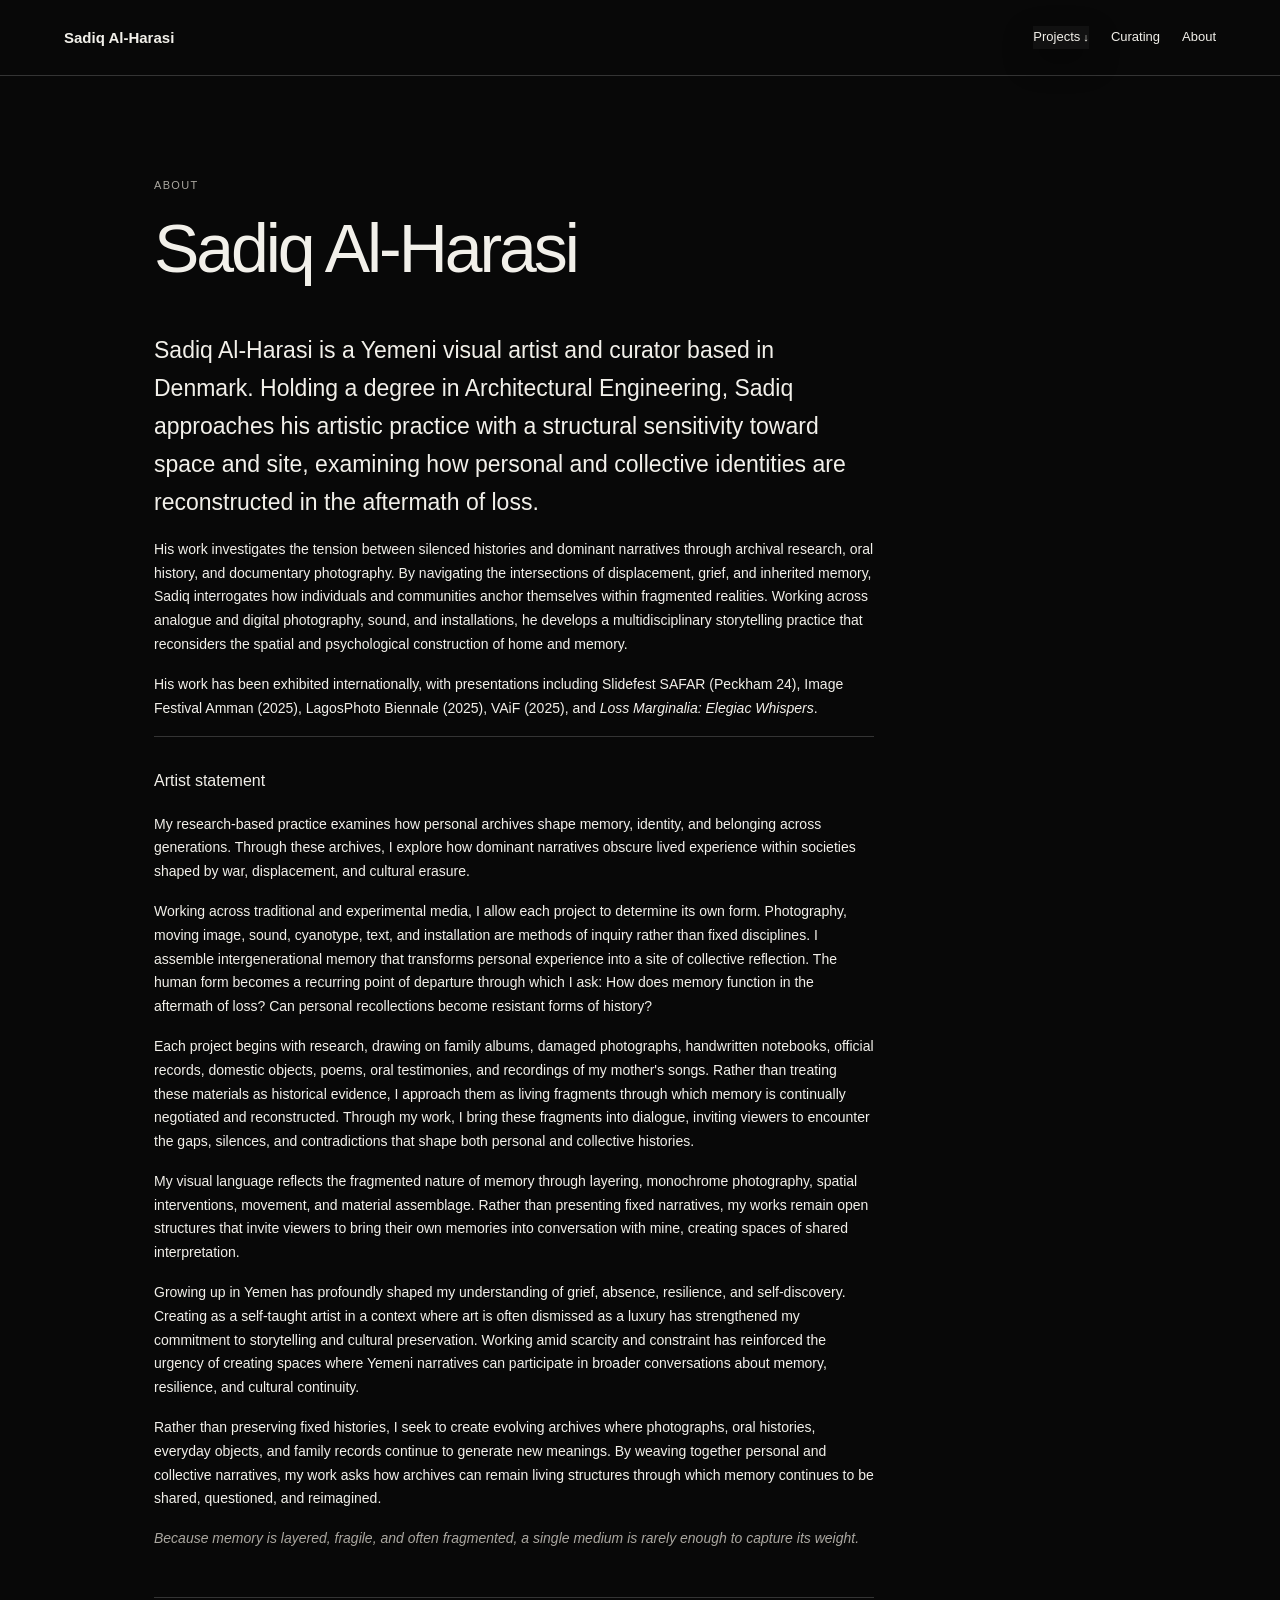
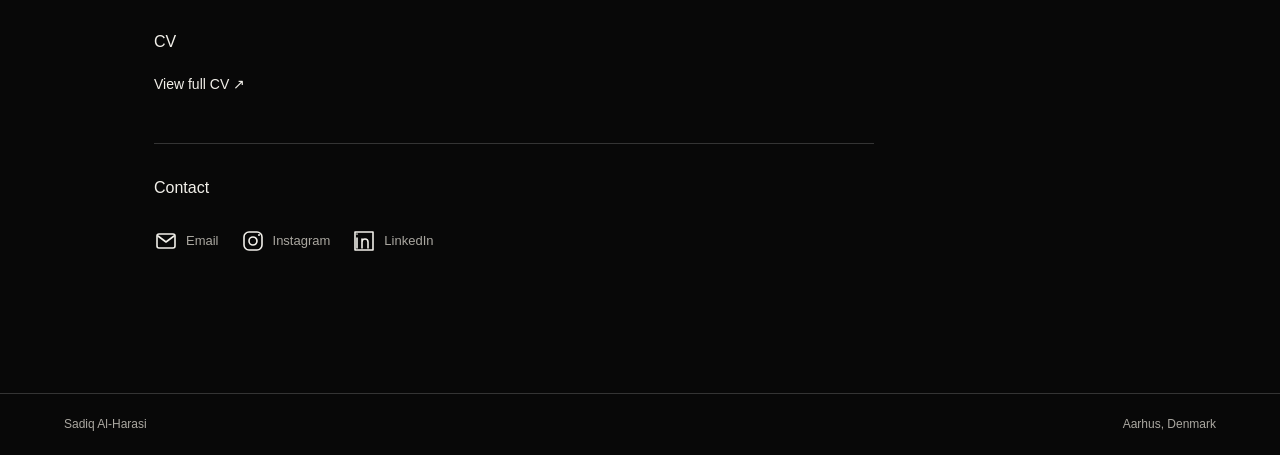
==== about.html @ 216804f1 "Add icon links for email and social media" ====
<!DOCTYPE html>
<html lang="en"><head><meta charset="UTF-8"><meta name="viewport" content="width=device-width, initial-scale=1.0">
<title>About — Sadiq Al-Harasi</title>
<meta name="description" content="About Sadiq Al-Harasi, a Yemeni artist, photographer and curator based in Aarhus, Denmark.">

  <style>
    :root { color-scheme: dark; --paper:#080808; --ink:#f2f0ea; --muted:#aaa7a0; --line:#343434; }
    * { box-sizing:border-box; }
    html { background:var(--paper); scroll-behavior:smooth; }
    body { margin:0; background:var(--paper); color:var(--ink); font:14px/1.7 Arial,Helvetica,sans-serif; }
    a { color:inherit; text-decoration:none; }
    a:hover { opacity:.65; }
    .site-header { padding:22px 5vw; display:flex; justify-content:space-between; align-items:center; gap:24px; border-bottom:1px solid var(--line); }
    .site-name { font-size:15px; font-weight:600; white-space:nowrap; }
    .navigation { display:flex; align-items:center; flex-wrap:wrap; gap:22px; font-size:13px; }
    .dropdown { position:relative; }
    .dropdown summary { cursor:pointer; list-style:none; white-space:nowrap; }
    .dropdown summary::-webkit-details-marker { display:none; }
    .dropdown summary::after { content:" ↓"; font-size:11px; }
    .dropdown-menu { position:absolute; top:100%; right:0; z-index:10; width:300px; max-width:85vw; max-height:70vh; overflow-y:auto; margin-top:12px; padding:18px; background:#111; border:1px solid var(--line); display:none; flex-direction:column; gap:10px; }
    .dropdown[open] > .dropdown-menu, .dropdown:hover > .dropdown-menu, .dropdown:focus-within > .dropdown-menu { display:flex; }
    .dropdown-menu .menu-heading { margin:8px 0 2px; color:var(--muted); font-size:10px; letter-spacing:.08em; text-transform:uppercase; }
    main { max-width:1100px; margin:0 auto; padding:clamp(44px,8vw,100px) 5vw 100px; }
    .eyebrow { color:var(--muted); font-size:11px; text-transform:uppercase; letter-spacing:.12em; margin:0 0 18px; }
    h1 { font-weight:400; font-size:clamp(36px,6vw,68px); letter-spacing:-.045em; line-height:1.05; margin:0 0 48px; max-width:850px; }
    .lead { font-size:clamp(18px,2.2vw,23px); line-height:1.65; max-width:760px; }
    .content { max-width:720px; }
    section { padding:30px 0; border-top:1px solid var(--line); }
    h2 { font-size:16px; font-weight:500; margin:0 0 18px; }
    p { margin:0 0 16px; }
    .muted { color:var(--muted); }
    .cv-item { display:grid; grid-template-columns:150px 1fr; gap:22px; margin:0 0 22px; }
    .cv-year { color:var(--muted); }
    .social-links { display:flex; align-items:center; gap:22px; margin-top:8px; }
    .social-icon { display:inline-flex; align-items:center; gap:8px; padding:10px 0; }
    .social-icon svg { width:24px; height:24px; fill:none; stroke:currentColor; stroke-width:1.6; stroke-linecap:round; stroke-linejoin:round; }
    .social-icon .icon-fill { fill:currentColor; stroke:none; }
    .social-label { color:var(--muted); font-size:13px; }
    footer { border-top:1px solid var(--line); padding:20px 5vw; display:flex; justify-content:space-between; gap:20px; color:var(--muted); font-size:12px; }
    @media(max-width:650px) {
      .site-header { align-items:flex-start; flex-direction:column; gap:15px; }
      .navigation { gap:14px 18px; }
      .cv-item { grid-template-columns:1fr; gap:3px; }
      .social-links { gap:16px; flex-wrap:wrap; }
      footer { flex-direction:column; gap:5px; }
    }
  </style>
<link rel="stylesheet" href="theme.css"></head><body>
<header class="site-header">
    <a class="site-name" href="index.html">Sadiq Al-Harasi</a>
    <nav class="navigation" aria-label="Main navigation">
      <details class="dropdown">
        <summary>Projects</summary>
        <div class="dropdown-menu">
          <a href="projects.html">All projects — overview</a>
          <p class="menu-heading">Documentary Photography</p>
          <a href="widows-son.html">A Widow's Son</a>
          <a href="exile.html">In Exile, You Have No Memory</a>
          <a href="normal-life.html">As a Lie, As a Dream</a>
          <a href="fathers.html">What Do Fathers Leave Behind?</a>
          <a href="revisioning-roads.html">Revisioning Roads</a>
          <p class="menu-heading">Installations</p>
          <a href="smells-like-home.html">Smells Like Home!</a>
          <a href="tracing-absence.html">Tracing Absence</a>
        </div>
      </details>
      <a href="curating.html">Curating</a><a href="about.html">About</a>
    </nav>
  </header>
<main>
  <p class="eyebrow">About</p>
  <h1>Sadiq Al-Harasi</h1>
  <div class="content">
    <p class="lead">Sadiq Al-Harasi is a Yemeni visual artist and curator based in Denmark. Holding a degree in Architectural Engineering, Sadiq approaches his artistic practice with a structural sensitivity toward space and site, examining how personal and collective identities are reconstructed in the aftermath of loss.</p>
    <p>His work investigates the tension between silenced histories and dominant narratives through archival research, oral history, and documentary photography. By navigating the intersections of displacement, grief, and inherited memory, Sadiq interrogates how individuals and communities anchor themselves within fragmented realities. Working across analogue and digital photography, sound, and installations, he develops a multidisciplinary storytelling practice that reconsiders the spatial and psychological construction of home and memory.</p>
    <p>His work has been exhibited internationally, with presentations including Slidefest SAFAR (Peckham 24), Image Festival Amman (2025), LagosPhoto Biennale (2025), VAiF (2025), and <em>Loss Marginalia: Elegiac Whispers</em>.</p>
    <section>
      <h2>Artist statement</h2>
      <p>My research-based practice examines how personal archives shape memory, identity, and belonging across generations. Through these archives, I explore how dominant narratives obscure lived experience within societies shaped by war, displacement, and cultural erasure.</p>
      <p>Working across traditional and experimental media, I allow each project to determine its own form. Photography, moving image, sound, cyanotype, text, and installation are methods of inquiry rather than fixed disciplines. I assemble intergenerational memory that transforms personal experience into a site of collective reflection. The human form becomes a recurring point of departure through which I ask: How does memory function in the aftermath of loss? Can personal recollections become resistant forms of history?</p>
      <p>Each project begins with research, drawing on family albums, damaged photographs, handwritten notebooks, official records, domestic objects, poems, oral testimonies, and recordings of my mother's songs. Rather than treating these materials as historical evidence, I approach them as living fragments through which memory is continually negotiated and reconstructed. Through my work, I bring these fragments into dialogue, inviting viewers to encounter the gaps, silences, and contradictions that shape both personal and collective histories.</p>
      <p>My visual language reflects the fragmented nature of memory through layering, monochrome photography, spatial interventions, movement, and material assemblage. Rather than presenting fixed narratives, my works remain open structures that invite viewers to bring their own memories into conversation with mine, creating spaces of shared interpretation.</p>
      <p>Growing up in Yemen has profoundly shaped my understanding of grief, absence, resilience, and self-discovery. Creating as a self-taught artist in a context where art is often dismissed as a luxury has strengthened my commitment to storytelling and cultural preservation. Working amid scarcity and constraint has reinforced the urgency of creating spaces where Yemeni narratives can participate in broader conversations about memory, resilience, and cultural continuity.</p>
      <p>Rather than preserving fixed histories, I seek to create evolving archives where photographs, oral histories, everyday objects, and family records continue to generate new meanings. By weaving together personal and collective narratives, my work asks how archives can remain living structures through which memory continues to be shared, questioned, and reimagined.</p>
      <p class="muted"><em>Because memory is layered, fragile, and often fragmented, a single medium is rarely enough to capture its weight.</em></p>
    </section>
    <section id="cv">
      <h2>CV</h2>
      <p><a href="https://sadiqyhash.notion.site/Sadiq-Al-Harasi-CV-defb376d352c456fb0ab061342907e2f" target="_blank" rel="noopener noreferrer">View full CV ↗</a></p>
    </section>
    <section id="contact">
      <h2>Contact</h2>
      <div class="social-links" aria-label="Contact and social media">
        <a class="social-icon" href="mailto:sadiq.yhash@gmail.com" aria-label="Email Sadiq Al-Harasi" title="Email">
          <svg viewBox="0 0 24 24" aria-hidden="true"><rect x="3" y="5" width="18" height="14" rx="2"></rect><path d="m4 7 8 6 8-6"></path></svg><span class="social-label">Email</span>
        </a>
        <a class="social-icon" href="https://www.instagram.com/sadiqyhash/" target="_blank" rel="noopener noreferrer" aria-label="Instagram: @sadiqyhash" title="Instagram">
          <svg viewBox="0 0 24 24" aria-hidden="true"><rect x="3" y="3" width="18" height="18" rx="5"></rect><circle cx="12" cy="12" r="4"></circle><circle cx="18" cy="6" r="1" class="icon-fill"></circle></svg><span class="social-label">Instagram</span>
        </a>
        <a class="social-icon" href="https://www.linkedin.com/in/sadiqyhash/" target="_blank" rel="noopener noreferrer" aria-label="LinkedIn: sadiqyhash" title="LinkedIn">
          <svg viewBox="0 0 24 24" aria-hidden="true"><path d="M5 9v10M5 5v.1M10 19v-6a3 3 0 0 1 6 0v6M10 10v9M3 3h18v18H3z"></path></svg><span class="social-label">LinkedIn</span>
        </a>
      </div>
    </section>
  </div>
</main>
<footer><span>Sadiq Al-Harasi</span><span>Aarhus, Denmark</span></footer>
</body></html>
---- theme.css ----
/* Shared portfolio design system — Sadiq Al-Harasi */
:root {
  color-scheme: dark;
  --paper: #080808;
  --ink: #f2f0ea;
  --muted: #aaa7a0;
  --line: #343434;
  --surface: #111111;
  --hover: #242424;
}

html { background: var(--paper); }
body { background: var(--paper) !important; color: var(--ink); }
a { color: inherit; }
header, .site-header {
  background: var(--paper);
  border-color: var(--line) !important;
}
.site-header, header { min-height: 76px; padding: 20px 5%; gap: 24px; }
.site-name, .logo { color: var(--ink); }
.navigation, nav { color: var(--ink); gap: 22px; }
.navigation a, nav a, .dropdown-trigger, .nav-link { color: var(--ink); }
.dropdown-menu, .dropdown, .nav-item .dropdown {
  background: var(--surface) !important;
  color: var(--ink);
  border-color: var(--line) !important;
  box-shadow: 0 12px 30px rgba(0, 0, 0, 0.35);
}
.dropdown-menu a, .dropdown a { color: var(--ink); }
.menu-heading, .dropdown-label, .dropdown-menu .menu-heading { color: var(--muted) !important; }
main { color: var(--ink); }
h1, h2, h3, p, .project-info, .project-text, .project-meta, .image-caption, .image-counter, .counter { color: inherit; }
.project-meta, .project-info .metadata, .project-text .project-meta, .image-caption, .image-counter, .counter, footer { color: var(--muted); }
footer { border-color: var(--line) !important; }
.carousel-arrow, .arrow, .image-arrow {
  background: var(--surface) !important;
  color: var(--ink) !important;
  border-color: #555 !important;
}
.carousel-arrow:hover, .arrow:hover, .image-arrow:hover { background: var(--hover) !important; }
button:focus-visible, a:focus-visible, summary:focus-visible { outline: 2px solid #d7d2c8; outline-offset: 4px; }
@media (max-width: 760px) {
  .site-header, header { align-items: flex-start; flex-direction: column; gap: 14px; }
  .navigation, nav { flex-wrap: wrap; gap: 14px 18px; }
}

/* Final overrides for legacy page-specific rules */
.hero-image,
.image-stage,
.image-area,
.image-stage img,
.image-area img,
.project-card,
.project-tile,
.card,
.project-image,
.image-container {
  background: var(--paper) !important;
}

/* Consistent, accessible dropdown navigation across all pages */
details.dropdown { position: relative; }
details.dropdown > summary {
  cursor: pointer;
  list-style: none;
  color: var(--ink);
  white-space: nowrap;
}
details.dropdown > summary::-webkit-details-marker { display: none; }
details.dropdown > summary::after { content: " ↓"; font-size: 11px; }
details.dropdown[open] > .dropdown-menu,
details.dropdown:hover > .dropdown-menu,
details.dropdown:focus-within > .dropdown-menu {
  display: flex !important;
  flex-direction: column;
  gap: 10px;
}
details.dropdown:not([open]) > .dropdown-menu { display: none; }
.navigation { align-items: center; }
.navigation > a { white-space: nowrap; }
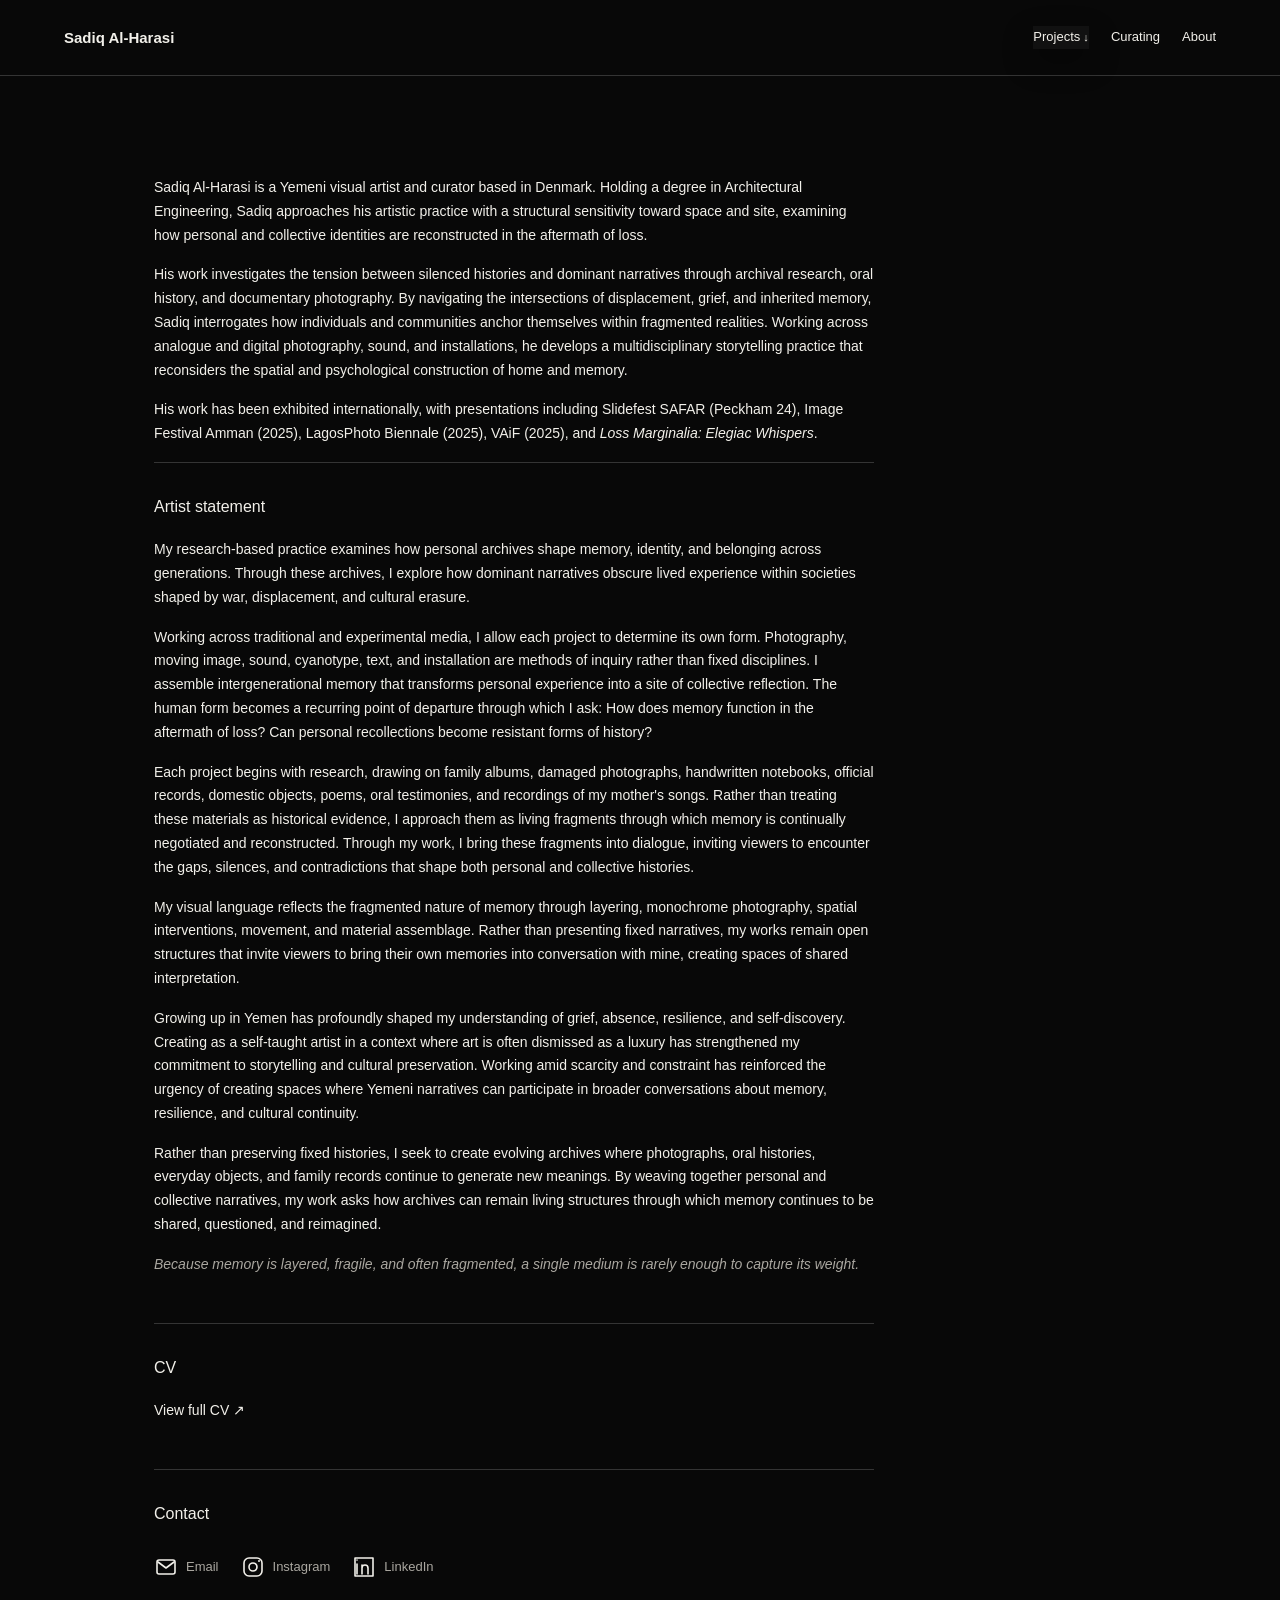
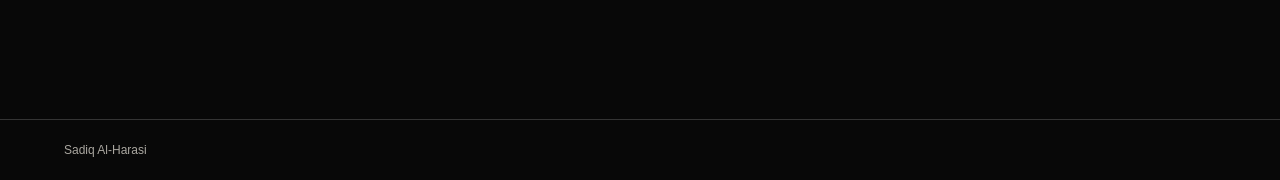
==== commit 80e9d537: "Standardize portfolio details and footer" ====
--- a/about.html
+++ b/about.html
@@ -23,7 +23,7 @@
     main { max-width:1100px; margin:0 auto; padding:clamp(44px,8vw,100px) 5vw 100px; }
     .eyebrow { color:var(--muted); font-size:11px; text-transform:uppercase; letter-spacing:.12em; margin:0 0 18px; }
     h1 { font-weight:400; font-size:clamp(36px,6vw,68px); letter-spacing:-.045em; line-height:1.05; margin:0 0 48px; max-width:850px; }
-    .lead { font-size:clamp(18px,2.2vw,23px); line-height:1.65; max-width:760px; }
+    .lead { font-size:14px; line-height:1.7; max-width:760px; }
     .content { max-width:720px; }
     section { padding:30px 0; border-top:1px solid var(--line); }
     h2 { font-size:16px; font-weight:500; margin:0 0 18px; }
@@ -68,8 +68,6 @@
     </nav>
   </header>
 <main>
-  <p class="eyebrow">About</p>
-  <h1>Sadiq Al-Harasi</h1>
   <div class="content">
     <p class="lead">Sadiq Al-Harasi is a Yemeni visual artist and curator based in Denmark. Holding a degree in Architectural Engineering, Sadiq approaches his artistic practice with a structural sensitivity toward space and site, examining how personal and collective identities are reconstructed in the aftermath of loss.</p>
     <p>His work investigates the tension between silenced histories and dominant narratives through archival research, oral history, and documentary photography. By navigating the intersections of displacement, grief, and inherited memory, Sadiq interrogates how individuals and communities anchor themselves within fragmented realities. Working across analogue and digital photography, sound, and installations, he develops a multidisciplinary storytelling practice that reconsiders the spatial and psychological construction of home and memory.</p>
@@ -104,5 +102,5 @@
     </section>
   </div>
 </main>
-<footer><span>Sadiq Al-Harasi</span><span>Aarhus, Denmark</span></footer>
+<footer><span>Sadiq Al-Harasi</span></footer>
 </body></html>
--- a/theme.css
+++ b/theme.css
@@ -78,3 +78,121 @@
 details.dropdown:not([open]) > .dropdown-menu { display: none; }
 .navigation { align-items: center; }
 .navigation > a { white-space: nowrap; }
+
+
+/* Shared project-page layout: consistent rhythm across documentary and installation work */
+.project-layout {
+  display: grid !important;
+  grid-template-columns: minmax(260px, 0.78fr) minmax(0, 1.22fr) !important;
+  align-items: start;
+  gap: clamp(32px, 5vw, 76px) !important;
+}
+.project-info, .project-text {
+  min-width: 0;
+  max-width: 680px;
+}
+.project-info h1, .project-heading h1 {
+  color: var(--ink);
+  font-size: clamp(30px, 3.2vw, 46px);
+  font-weight: 400;
+  line-height: 1.12;
+  letter-spacing: -0.035em;
+  margin-top: 0;
+}
+.project-meta, .year {
+  display: block;
+  color: var(--muted) !important;
+  font-size: 12px;
+  line-height: 1.7;
+  letter-spacing: .015em;
+  margin: 18px 0 26px;
+}
+.project-description, .project-text {
+  font-size: 14px;
+  line-height: 1.8;
+}
+.project-description p, .project-text p { margin: 0 0 1.15em; }
+.image-area, .carousel, .project-gallery {
+  min-width: 0;
+  width: 100%;
+}
+.image-stage, .carousel-stage, .image-area .image-stage {
+  position: relative;
+  width: 100%;
+  display: flex;
+  align-items: center;
+  justify-content: center;
+  background: #080808;
+}
+.image-stage img, #project-image, .carousel-stage img {
+  display: block;
+  max-width: 100%;
+  max-height: 78vh;
+  width: auto;
+  height: auto;
+  object-fit: contain;
+  cursor: zoom-in;
+}
+.image-stage img[hidden] { display: none !important; }
+.project-heading {
+  margin: 0 auto 32px;
+  max-width: 1400px;
+}
+.project-heading .year { margin: 10px 0 0; }
+.image-nav, .image-caption, .carousel-controls {
+  display: flex;
+  align-items: center;
+  justify-content: space-between;
+  gap: 12px;
+  color: var(--muted);
+  font-size: 12px;
+  padding-top: 12px;
+}
+.image-arrow, .carousel-arrow, .arrow {
+  z-index: 2;
+}
+.back-link { display: inline-block; margin-bottom: 26px; color: var(--muted); font-size: 12px; }
+.lightbox {
+  position: fixed;
+  inset: 0;
+  z-index: 9999;
+  display: none;
+  align-items: center;
+  justify-content: center;
+  padding: 54px 72px;
+  background: rgba(0,0,0,.96);
+}
+.lightbox.is-open { display: flex; }
+.lightbox img {
+  display: block;
+  max-width: min(94vw, 1800px);
+  max-height: 88vh;
+  width: auto;
+  height: auto;
+  object-fit: contain;
+  cursor: zoom-out;
+}
+.lightbox-close, .lightbox-nav {
+  position: absolute;
+  border: 1px solid #555;
+  color: #f2f0ea;
+  background: rgba(20,20,20,.9);
+  font: inherit;
+  font-size: 24px;
+  width: 44px;
+  height: 44px;
+  cursor: pointer;
+}
+.lightbox-close { top: 18px; right: 18px; }
+.lightbox-prev { left: 18px; top: 50%; transform: translateY(-50%); }
+.lightbox-next { right: 18px; top: 50%; transform: translateY(-50%); }
+.lightbox-counter { position:absolute; bottom:18px; left:50%; transform:translateX(-50%); color:#aaa7a0; font-size:12px; }
+@media (max-width: 800px) {
+  .project-layout { grid-template-columns: minmax(0, 1fr) !important; gap: 28px !important; }
+  .project-info, .project-text { max-width: none; }
+  .image-stage img, #project-image, .carousel-stage img { max-height: 70vh; }
+  .lightbox { padding: 52px 48px; }
+  .lightbox img { max-width: 100%; max-height: 82vh; }
+  .lightbox-prev { left: 5px; }
+  .lightbox-next { right: 5px; }
+}
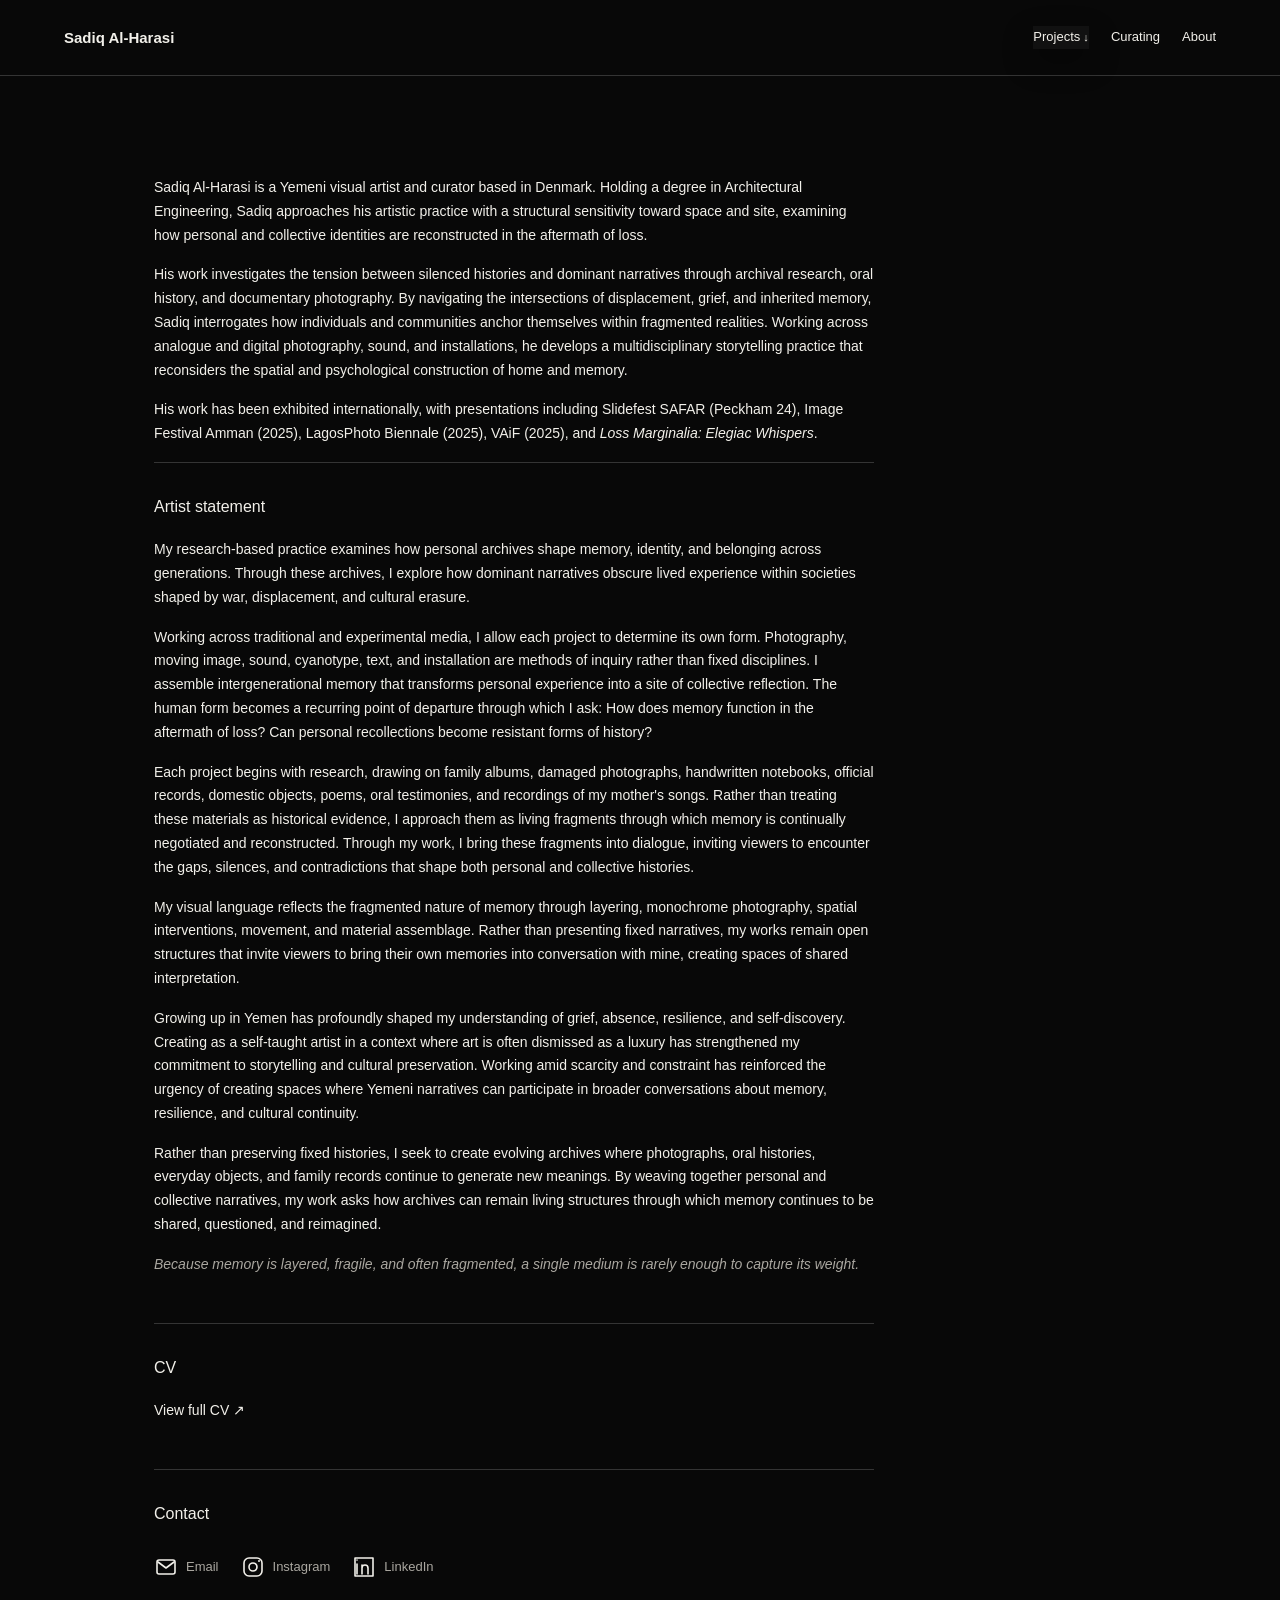
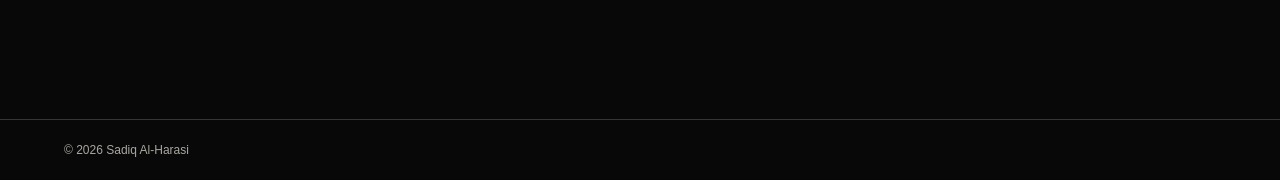
==== commit 2691c4e6: "Standardize copyright footer" ====
--- a/about.html
+++ b/about.html
@@ -1,7 +1,7 @@
 <!DOCTYPE html>
 <html lang="en"><head><meta charset="UTF-8"><meta name="viewport" content="width=device-width, initial-scale=1.0">
 <title>About — Sadiq Al-Harasi</title>
-<meta name="description" content="About Sadiq Al-Harasi, a Yemeni artist, photographer and curator based in Aarhus, Denmark.">
+<meta name="description" content="About Sadiq Al-Harasi, a Yemeni visual artist and curator based in Denmark.">
 
   <style>
     :root { color-scheme: dark; --paper:#080808; --ink:#f2f0ea; --muted:#aaa7a0; --line:#343434; }
@@ -102,5 +102,5 @@
     </section>
   </div>
 </main>
-<footer><span>Sadiq Al-Harasi</span></footer>
+<footer><span>© 2026 Sadiq Al-Harasi</span></footer>
 </body></html>
--- a/theme.css
+++ b/theme.css
@@ -196,3 +196,19 @@
   .lightbox-prev { left: 5px; }
   .lightbox-next { right: 5px; }
 }
+
+
+/* Project titles sit in the information column on every project page */
+.project-text h1, .project-info h1 {
+  color: var(--ink);
+  font-size: clamp(30px, 3.2vw, 46px);
+  font-weight: 400;
+  line-height: 1.12;
+  letter-spacing: -0.035em;
+  margin: 0 0 18px;
+}
+.project-text > .year { margin: 0 0 26px; }
+.project-text > .project-meta { margin-top: 24px; }
+.image-stage img, #project-image {
+  cursor: zoom-in;
+}
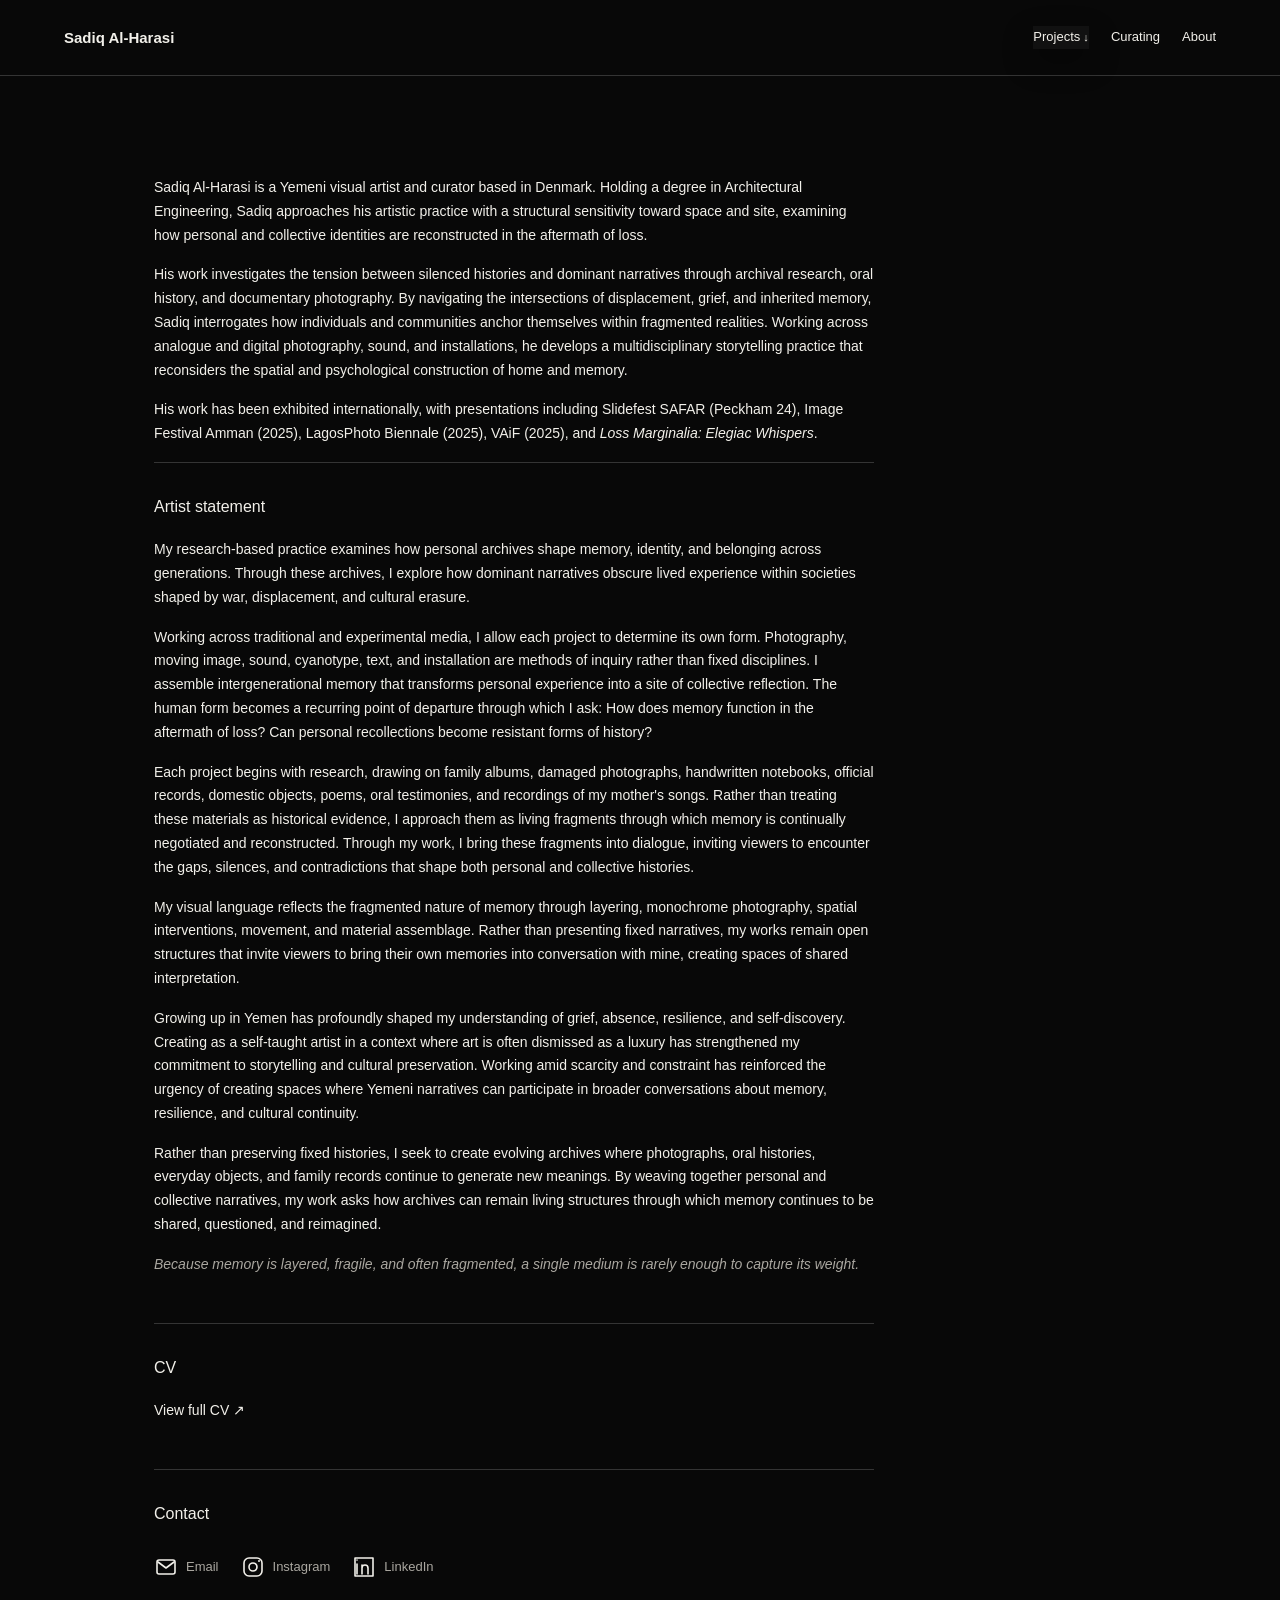
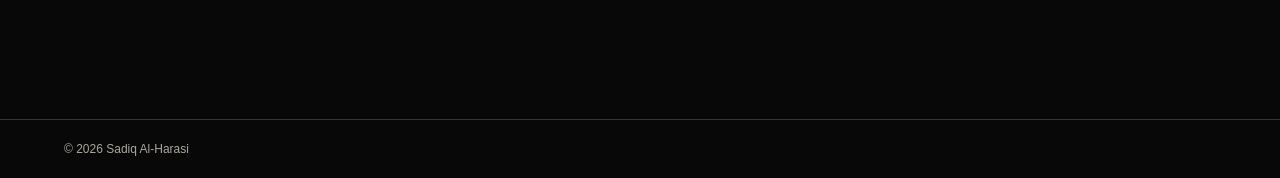
==== commit 45809c5f: "Standardize copyright footer across site" ====
--- a/about.html
+++ b/about.html
@@ -44,6 +44,10 @@
       .social-links { gap:16px; flex-wrap:wrap; }
       footer { flex-direction:column; gap:5px; }
     }
+  
+    footer { margin:0 !important; padding:20px 5vw !important; display:flex; align-items:center; justify-content:space-between; gap:20px; border-top:1px solid var(--line); color:var(--muted); font-size:12px; line-height:1.5; }
+    footer span { display:block; }
+
   </style>
 <link rel="stylesheet" href="theme.css"></head><body>
 <header class="site-header">
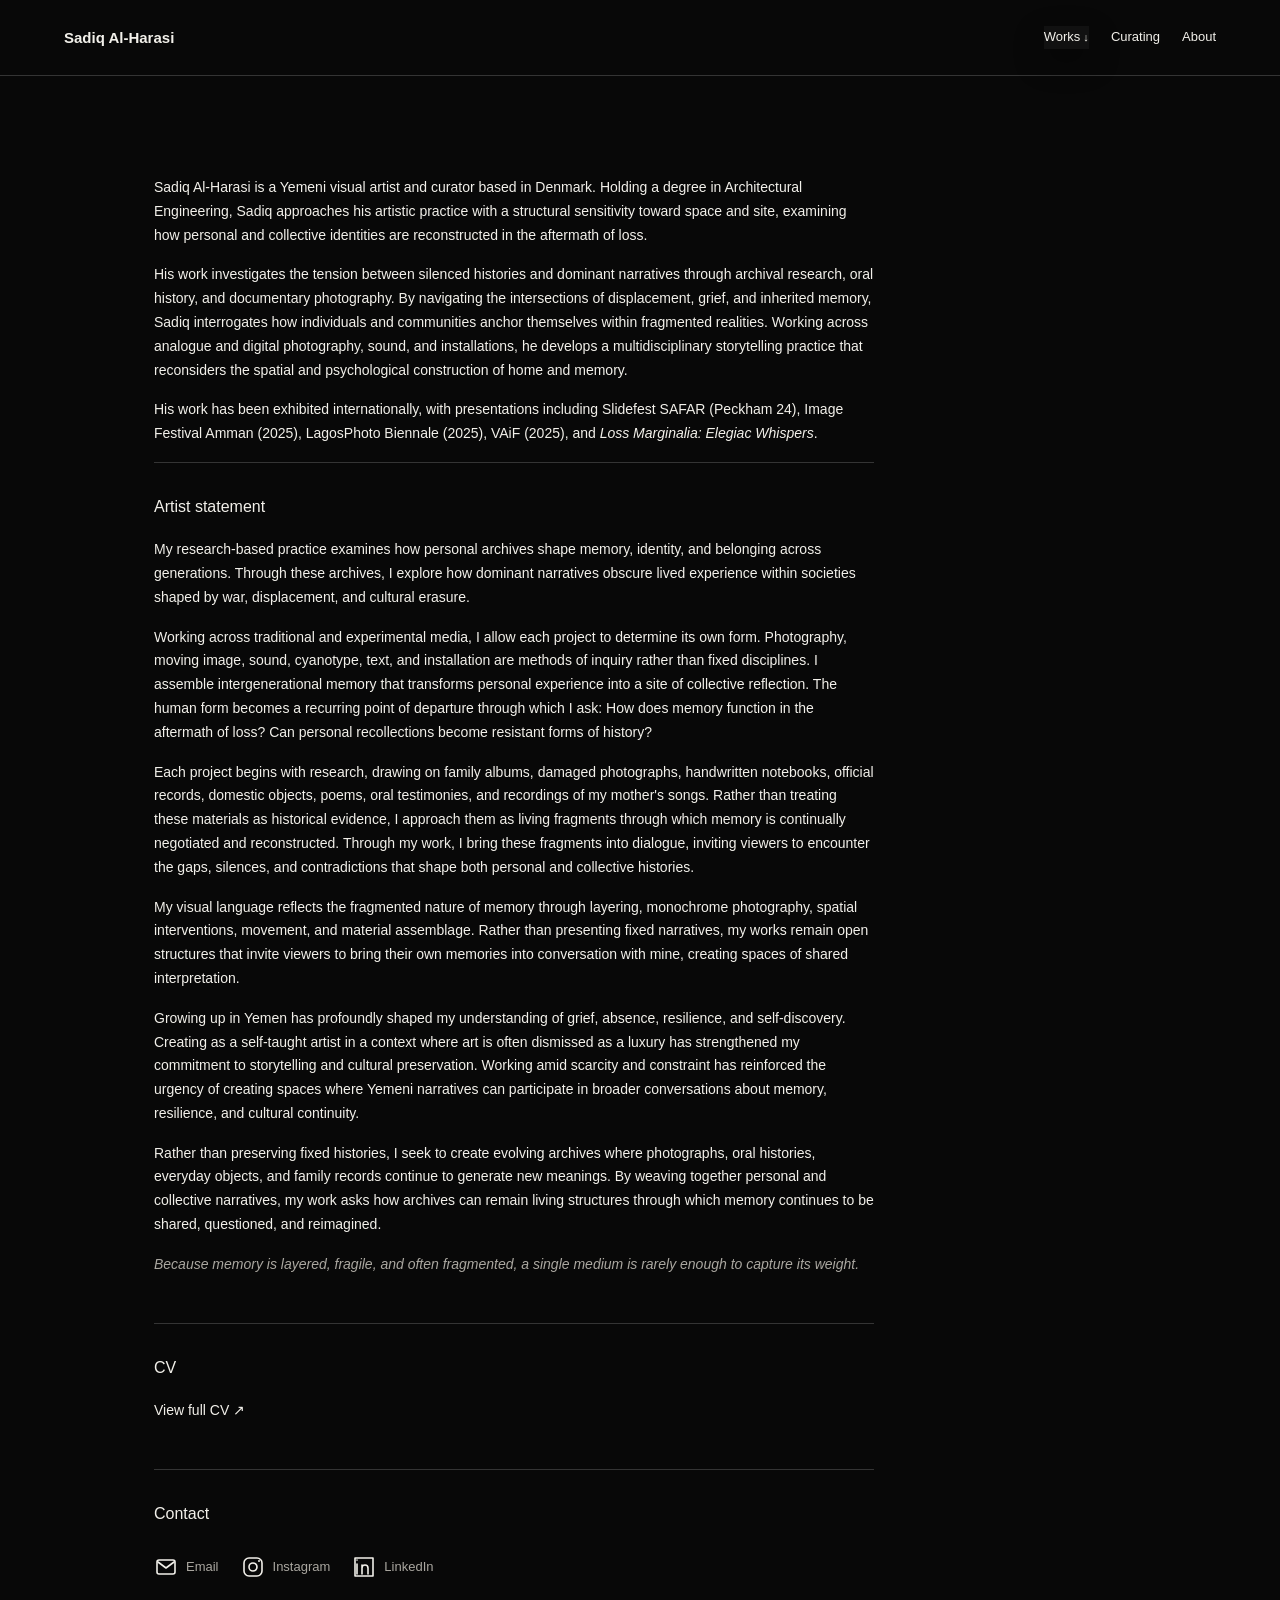
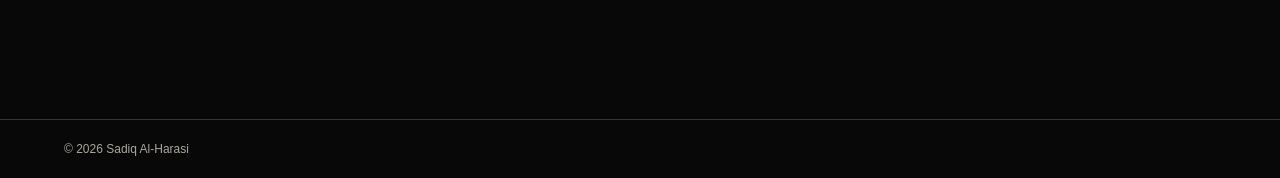
==== commit 48280c2c: "Rename Projects navigation to Works and align dropdown" ====
--- a/about.html
+++ b/about.html
@@ -54,9 +54,9 @@
     <a class="site-name" href="index.html">Sadiq Al-Harasi</a>
     <nav class="navigation" aria-label="Main navigation">
       <details class="dropdown">
-        <summary>Projects</summary>
+        <summary>Works</summary>
         <div class="dropdown-menu">
-          <a href="projects.html">All projects — overview</a>
+          <a href="projects.html">Selected work</a>
           <p class="menu-heading">Documentary Photography</p>
           <a href="widows-son.html">A Widow's Son</a>
           <a href="exile.html">In Exile, You Have No Memory</a>
@@ -68,7 +68,8 @@
           <a href="tracing-absence.html">Tracing Absence</a>
         </div>
       </details>
-      <a href="curating.html">Curating</a><a href="about.html">About</a>
+      <a href="curating.html">Curating</a>
+      <a href="about.html">About</a>
     </nav>
   </header>
 <main>
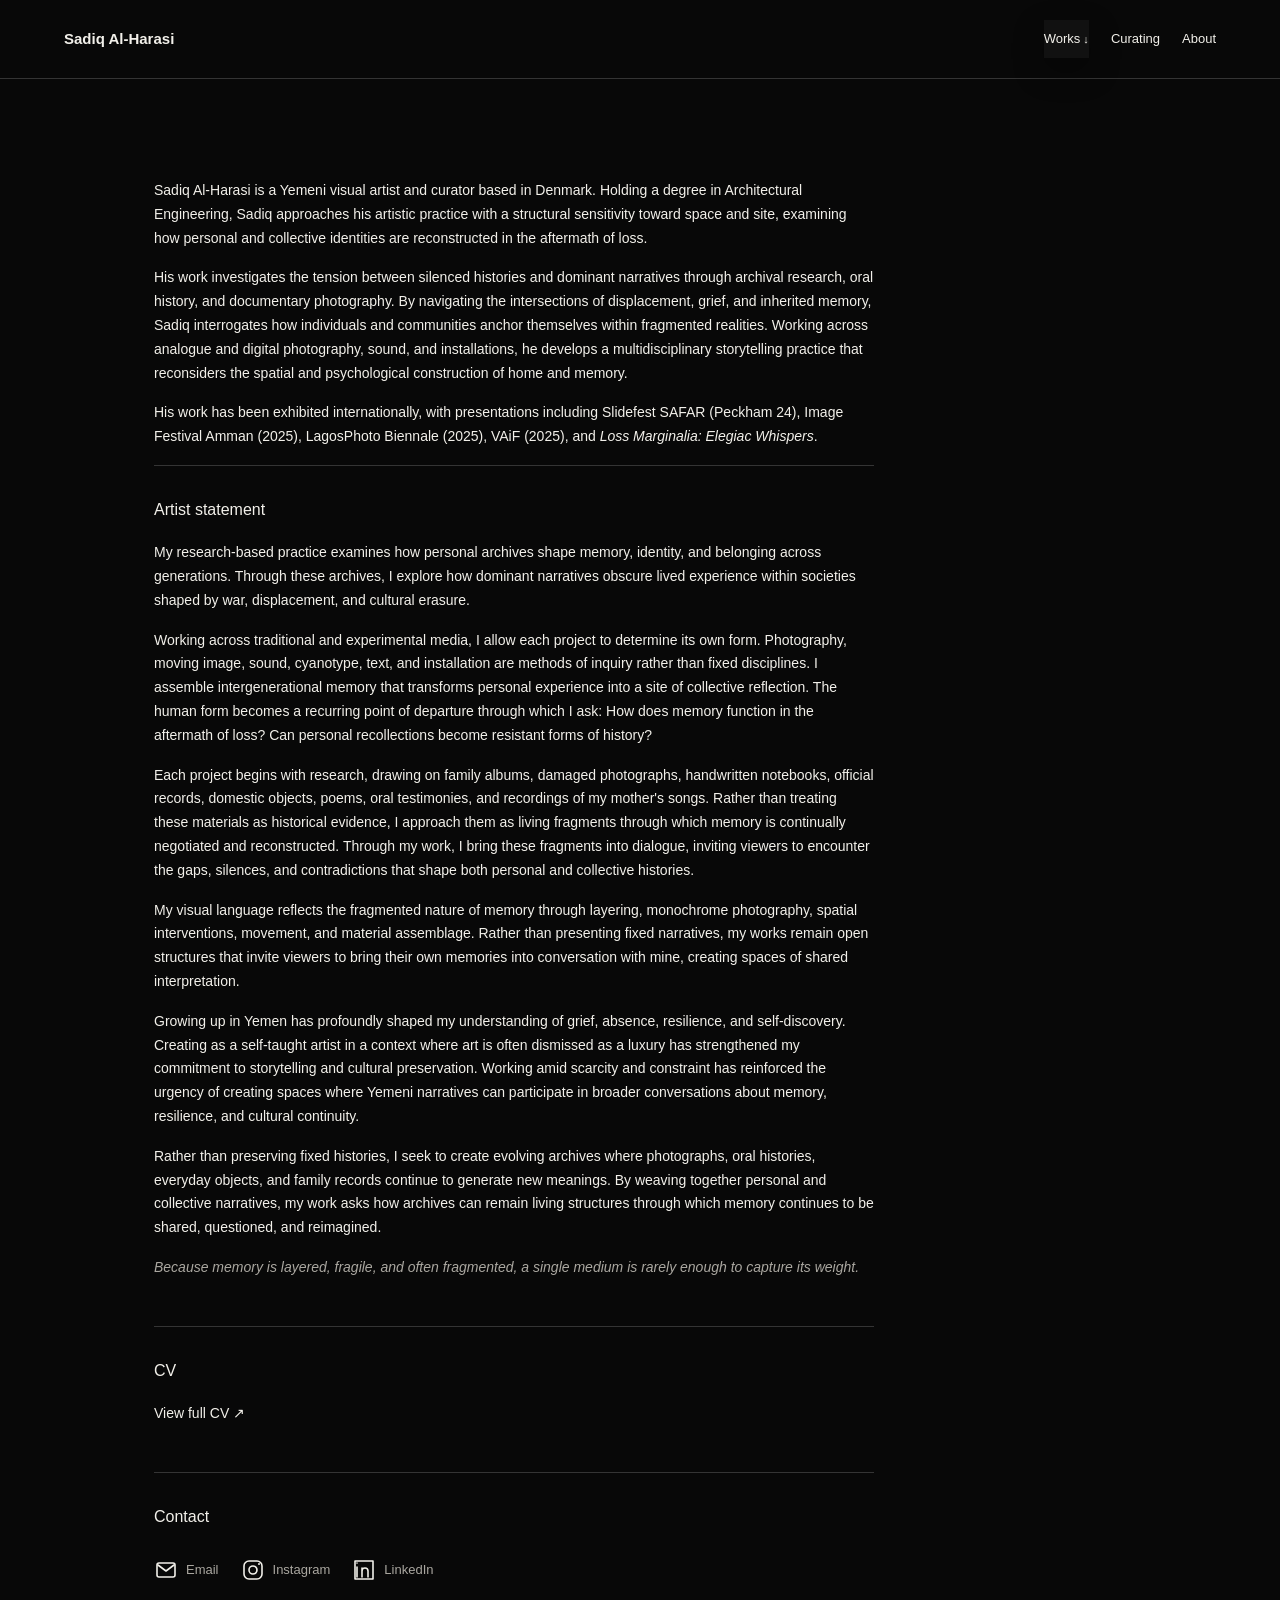
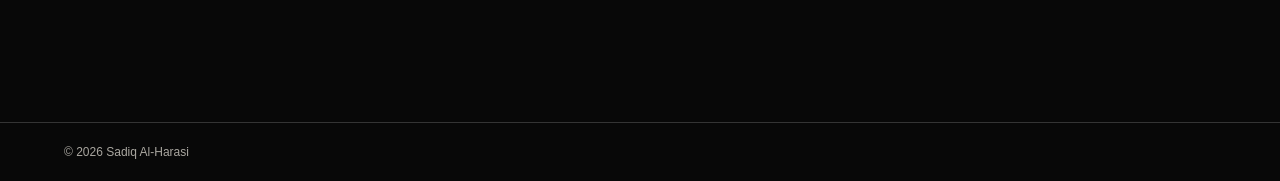
==== commit 417b019c: "Fix Works dropdown and remove image captions" ====
--- a/about.html
+++ b/about.html
@@ -47,6 +47,27 @@
   
     footer { margin:0 !important; padding:20px 5vw !important; display:flex; align-items:center; justify-content:space-between; gap:20px; border-top:1px solid var(--line); color:var(--muted); font-size:12px; line-height:1.5; }
     footer span { display:block; }
+
+  
+    details.dropdown { position:relative; }
+    details.dropdown > summary { display:inline-block; cursor:pointer; list-style:none; }
+    details.dropdown > summary::-webkit-details-marker { display:none; }
+    details.dropdown > summary::after { content:" ↓"; font-size:11px; }
+    details.dropdown .dropdown-menu { display:none; position:absolute; z-index:100; top:calc(100% + 6px); left:0; right:auto; width:290px; max-width:85vw; max-height:70vh; overflow-y:auto; padding:18px; background:var(--paper); border:1px solid var(--line); box-shadow:0 8px 22px rgba(0,0,0,.06); }
+    details.dropdown[open] .dropdown-menu { display:flex; flex-direction:column; gap:9px; }
+    details.dropdown .dropdown-menu a { display:block; font-size:12px; line-height:1.5; }
+    details.dropdown .menu-heading { margin:10px 0 2px; color:var(--muted); font-size:10px; letter-spacing:.08em; text-transform:uppercase; }
+
+  
+    details.dropdown { display:block; position:relative; }
+    details.dropdown > summary { display:inline-block; cursor:pointer; list-style:none; padding:8px 0; white-space:nowrap; }
+    details.dropdown > summary::-webkit-details-marker { display:none; }
+    details.dropdown > summary::after { content:" ↓"; font-size:11px; }
+    details.dropdown .dropdown-menu { display:none; position:absolute; z-index:100; top:calc(100% + 6px); left:0; right:auto; width:290px; max-width:85vw; max-height:70vh; overflow-y:auto; padding:18px; background:var(--paper); border:1px solid var(--line); box-shadow:0 8px 22px rgba(0,0,0,.06); }
+    details.dropdown[open] .dropdown-menu { display:flex; flex-direction:column; gap:9px; }
+    details.dropdown .dropdown-menu a { display:block; font-size:12px; line-height:1.5; }
+    details.dropdown .menu-heading { margin:10px 0 2px; color:var(--muted); font-size:10px; letter-spacing:.08em; text-transform:uppercase; }
+    .image-caption > span:first-child { display:none !important; }
 
   </style>
 <link rel="stylesheet" href="theme.css"></head><body>
